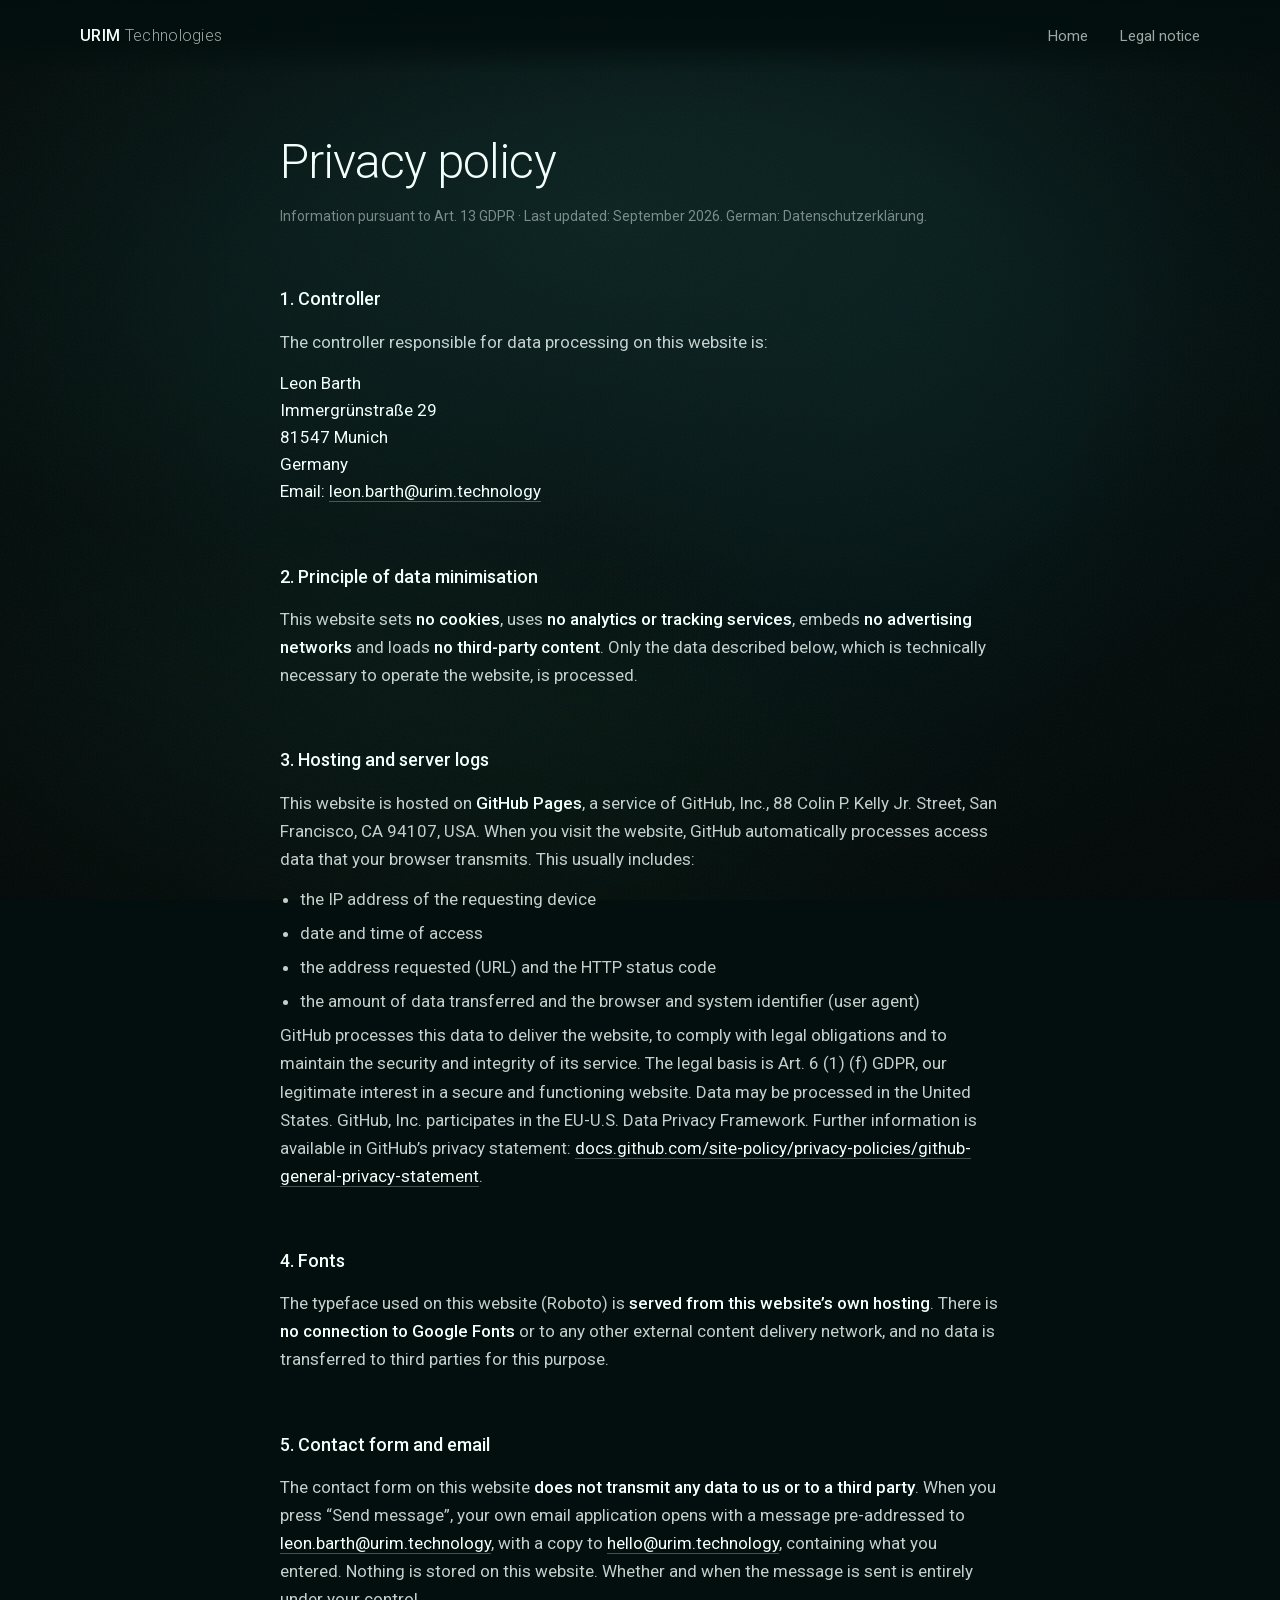
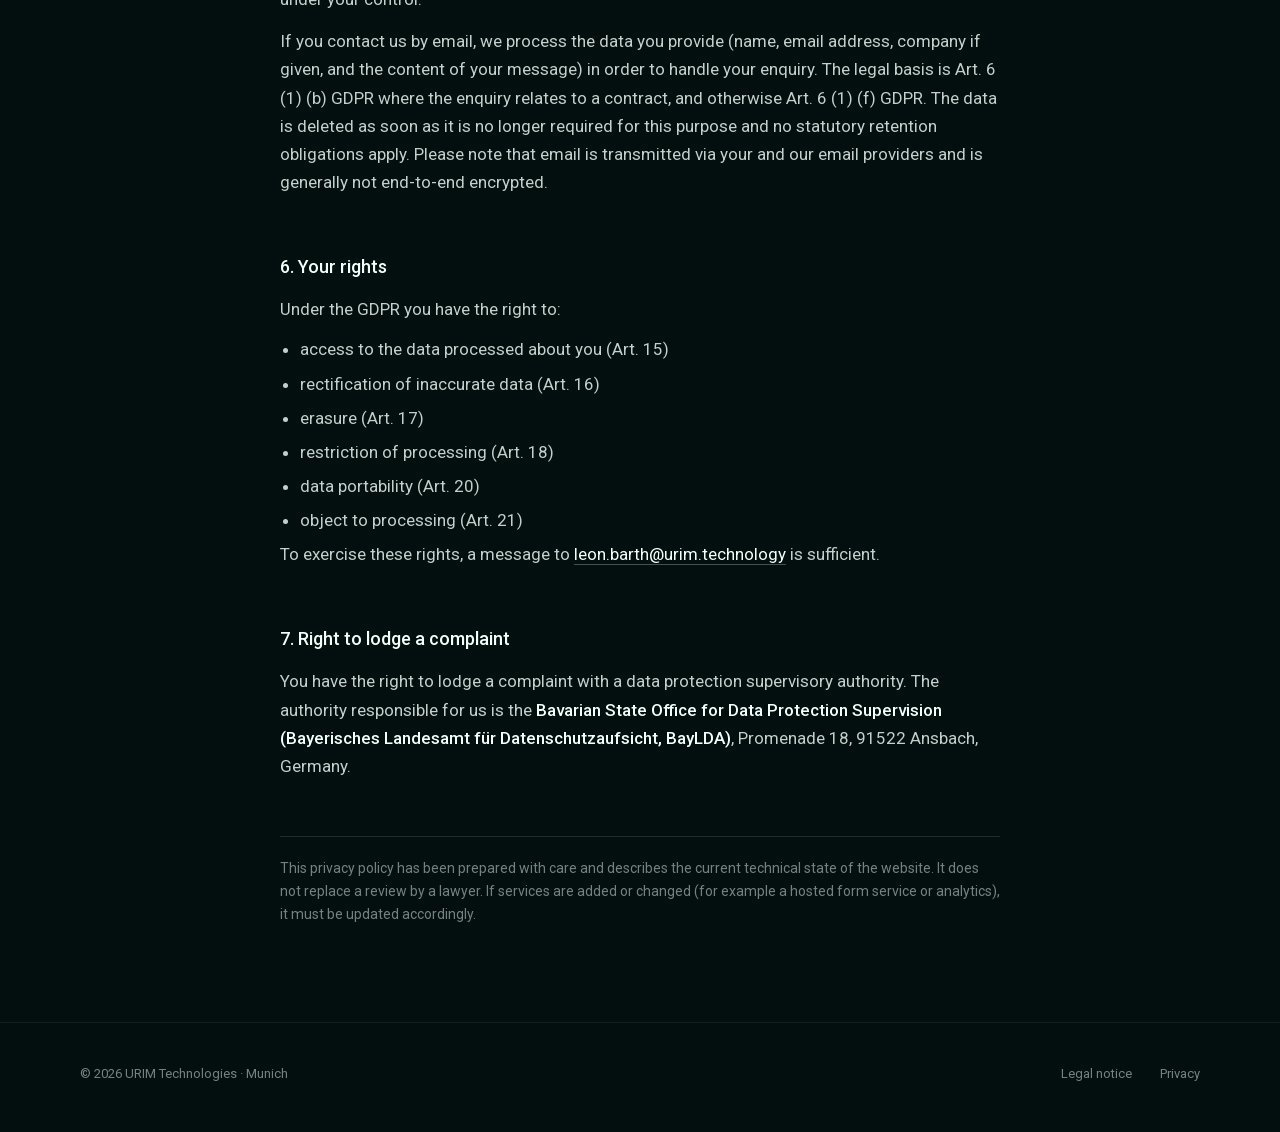
==== datenschutz.html @ 25b1fb3e "URIM Technologies marketing site Homepage, English legal notice and privacy policy, self-hosted Robo" ====
<!doctype html>
<html lang="en">
<head>
<meta charset="utf-8">
<meta name="viewport" content="width=device-width, initial-scale=1, viewport-fit=cover">
<title>Privacy policy · URIM Technologies</title>
<meta name="robots" content="index,follow">
<meta name="theme-color" content="#020e0d">
<link rel="stylesheet" href="/assets/css/urim.css">
</head>
<body>

<header class="nav">
  <div class="wrap">
    <a class="wordmark" href="/"><b>URIM</b> <span>Technologies</span></a>
    <nav class="nav-links">
      <a href="/">Home</a>
      <a href="/impressum.html">Legal notice</a>
    </nav>
  </div>
</header>

<main class="legal">
  <div class="wrap">
    <h1>Privacy policy</h1>
    <p class="stand">Information pursuant to Art. 13 GDPR · Last updated: September 2026. German: Datenschutzerklärung.</p>

    <h2>1. Controller</h2>
    <p>The controller responsible for data processing on this website is:</p>
    <address style="margin-top:14px">
      Leon Barth<br>
      Immergrünstraße 29<br>
      81547 Munich<br>
      Germany<br>
      Email: <a href="mailto:leon.barth@urim.technology">leon.barth@urim.technology</a>
    </address>

    <h2>2. Principle of data minimisation</h2>
    <p>This website sets <strong>no cookies</strong>, uses <strong>no analytics or tracking services</strong>, embeds <strong>no advertising networks</strong> and loads <strong>no third-party content</strong>. Only the data described below, which is technically necessary to operate the website, is processed.</p>

    <h2>3. Hosting and server logs</h2>
    <p>This website is hosted on <strong>GitHub Pages</strong>, a service of GitHub, Inc., 88 Colin P. Kelly Jr. Street, San Francisco, CA 94107, USA. When you visit the website, GitHub automatically processes access data that your browser transmits. This usually includes:</p>
    <ul>
      <li>the IP address of the requesting device</li>
      <li>date and time of access</li>
      <li>the address requested (URL) and the HTTP status code</li>
      <li>the amount of data transferred and the browser and system identifier (user agent)</li>
    </ul>
    <p>GitHub processes this data to deliver the website, to comply with legal obligations and to maintain the security and integrity of its service. The legal basis is Art. 6 (1) (f) GDPR, our legitimate interest in a secure and functioning website. Data may be processed in the United States. GitHub, Inc. participates in the EU-U.S. Data Privacy Framework. Further information is available in GitHub’s privacy statement: <a href="https://docs.github.com/site-policy/privacy-policies/github-general-privacy-statement" target="_blank" rel="noopener">docs.github.com/site-policy/privacy-policies/github-general-privacy-statement</a>.</p>

    <h2>4. Fonts</h2>
    <p>The typeface used on this website (Roboto) is <strong>served from this website’s own hosting</strong>. There is <strong>no connection to Google Fonts</strong> or to any other external content delivery network, and no data is transferred to third parties for this purpose.</p>

    <h2>5. Contact form and email</h2>
    <p>The contact form on this website <strong>does not transmit any data to us or to a third party</strong>. When you press “Send message”, your own email application opens with a message pre-addressed to <a href="mailto:leon.barth@urim.technology">leon.barth@urim.technology</a>, with a copy to <a href="mailto:hello@urim.technology">hello@urim.technology</a>, containing what you entered. Nothing is stored on this website. Whether and when the message is sent is entirely under your control.</p>
    <p>If you contact us by email, we process the data you provide (name, email address, company if given, and the content of your message) in order to handle your enquiry. The legal basis is Art. 6 (1) (b) GDPR where the enquiry relates to a contract, and otherwise Art. 6 (1) (f) GDPR. The data is deleted as soon as it is no longer required for this purpose and no statutory retention obligations apply. Please note that email is transmitted via your and our email providers and is generally not end-to-end encrypted.</p>

    <h2>6. Your rights</h2>
    <p>Under the GDPR you have the right to:</p>
    <ul>
      <li>access to the data processed about you (Art. 15)</li>
      <li>rectification of inaccurate data (Art. 16)</li>
      <li>erasure (Art. 17)</li>
      <li>restriction of processing (Art. 18)</li>
      <li>data portability (Art. 20)</li>
      <li>object to processing (Art. 21)</li>
    </ul>
    <p>To exercise these rights, a message to <a href="mailto:leon.barth@urim.technology">leon.barth@urim.technology</a> is sufficient.</p>

    <h2>7. Right to lodge a complaint</h2>
    <p>You have the right to lodge a complaint with a data protection supervisory authority. The authority responsible for us is the <strong>Bavarian State Office for Data Protection Supervision (Bayerisches Landesamt für Datenschutzaufsicht, BayLDA)</strong>, Promenade 18, 91522 Ansbach, Germany.</p>

    <p class="note">This privacy policy has been prepared with care and describes the current technical state of the website. It does not replace a review by a lawyer. If services are added or changed (for example a hosted form service or analytics), it must be updated accordingly.</p>
  </div>
</main>

<footer class="footer">
  <div class="wrap">
    <span>© <span id="yr">2026</span> URIM Technologies · Munich</span>
    <nav>
      <a href="/impressum.html">Legal notice</a>
      <a href="/datenschutz.html">Privacy</a>
    </nav>
  </div>
</footer>

<script>document.getElementById("yr").textContent = new Date().getFullYear();</script>
</body>
</html>
---- assets/css/urim.css ----
/* URIM Technologies · tryurim.com
   Roboto throughout. Black stone as the ground; the aurora only where it matters. */

@font-face {
  font-family: "Roboto";
  font-style: normal;
  font-weight: 100 900;
  font-display: swap;
  src: url("../fonts/roboto-latin.woff2") format("woff2");
  unicode-range: U+0000-00FF, U+0131, U+0152-0153, U+02BB-02BC, U+02C6, U+02DA, U+02DC, U+0304, U+0308, U+0329, U+2000-206F, U+20AC, U+2122, U+2191, U+2193, U+2212, U+2215, U+FEFF, U+FFFD;
}
@font-face {
  font-family: "Roboto";
  font-style: normal;
  font-weight: 100 900;
  font-display: swap;
  src: url("../fonts/roboto-latin-ext.woff2") format("woff2");
  unicode-range: U+0100-02BA, U+02BD-02C5, U+02C7-02CC, U+02CE-02D7, U+02DD-02FF, U+0304, U+0308, U+0329, U+1D00-1DBF, U+1E00-1E9F, U+1EF2-1EFF, U+2020, U+20A0-20AB, U+20AD-20C0, U+2113, U+2C60-2C7F, U+A720-A7FF;
}

:root {
  /* The stone: near true black with a trace of the gem's teal. */
  --stone: hsl(176 80% 3.2%);
  --ink: #F2FFFA;
  --ink-80: rgba(242, 255, 250, .80);
  --ink-64: rgba(242, 255, 250, .64);
  --ink-48: rgba(242, 255, 250, .48);
  --ink-28: rgba(242, 255, 250, .28);
  --line: rgba(242, 255, 250, .12);
  --line-soft: rgba(242, 255, 250, .07);

  /* The aurora: the gem's green rising into cyan. Used rarely. */
  --aurora-green: hsl(145 85% 52%);
  --aurora-core: hsl(140 95% 82%);
  --aurora-cyan: hsl(180 80% 50%);
  --aurora-deep: hsl(192 75% 42%);
  --aurora: linear-gradient(90deg, var(--aurora-green), var(--aurora-cyan) 55%, var(--aurora-deep));

  --wrap: 1120px;
  --gutter: 24px;
  --nav-h: 72px;

  --grain: url("data:image/svg+xml,%3Csvg xmlns='http://www.w3.org/2000/svg' width='320' height='320'%3E%3Cfilter id='n'%3E%3CfeTurbulence type='fractalNoise' baseFrequency='0.9' numOctaves='2' stitchTiles='stitch'/%3E%3CfeColorMatrix values='0 0 0 0 0.92  0 0 0 0 0.95  0 0 0 0 0.94  0 0 0 0.04 0'/%3E%3C/filter%3E%3Crect width='100%25' height='100%25' filter='url(%23n)'/%3E%3C/svg%3E");
}

* { box-sizing: border-box; }
html { -webkit-text-size-adjust: 100%; scroll-behavior: smooth; }
@media (prefers-reduced-motion: reduce) { html { scroll-behavior: auto; } }

body {
  margin: 0;
  background: var(--stone);
  color: var(--ink-80);
  font-family: "Roboto", system-ui, -apple-system, "Segoe UI", Helvetica, Arial, sans-serif;
  font-size: 17px;
  line-height: 1.65;
  font-weight: 400;
  -webkit-font-smoothing: antialiased;
  -moz-osx-font-smoothing: grayscale;
  text-rendering: optimizeLegibility;
  min-height: 100vh;
}

/* Black · stone. A rich black built in layers that flow: near-blacks a few hue
   degrees apart drift corner to corner, light rests on the upper middle and
   fainter low on the left, the edges fall away, and far back the aurora is
   remembered. Grain on top. Fixed to the viewport so the page reads as one
   material however far it scrolls. */
body::before {
  content: "";
  position: fixed;
  inset: 0;
  z-index: -1;
  pointer-events: none;
  background:
    var(--grain) 0 0 / 320px 320px repeat,
    radial-gradient(ellipse 80% 74% at 50% 44%, hsl(180 60% 1.5% / 0) 42%, hsl(180 60% 1.2% / 0.92) 100%),
    radial-gradient(ellipse 58% 46% at 48% 24%, hsl(176 55% 8.5% / 1) 0%, hsl(176 55% 8.5% / 0) 100%),
    radial-gradient(ellipse 42% 34% at 24% 88%, hsl(168 55% 6.5% / 0.8) 0%, hsl(168 55% 6.5% / 0) 100%),
    radial-gradient(ellipse 50% 40% at 30% 100%, hsl(148 70% 10% / 0.5) 0%, hsl(148 70% 10% / 0) 100%),
    radial-gradient(ellipse 26% 70% at 68% 26%, hsl(180 70% 9% / 0.4) 0%, hsl(180 70% 9% / 0) 100%),
    radial-gradient(ellipse 72% 80% at 0% 0%, hsl(170 80% 4.4% / 1) 0%, hsl(170 80% 4.4% / 0) 100%),
    radial-gradient(ellipse 66% 78% at 100% 0%, hsl(178 85% 3.8% / 1) 0%, hsl(178 85% 3.8% / 0) 100%),
    radial-gradient(ellipse 80% 70% at 100% 100%, hsl(184 80% 2.6% / 1) 0%, hsl(184 80% 2.6% / 0) 100%),
    radial-gradient(ellipse 70% 80% at 0% 100%, hsl(166 75% 3.6% / 1) 0%, hsl(166 75% 3.6% / 0) 100%),
    var(--stone);
}

::selection { background: hsl(160 70% 40% / .35); color: var(--ink); }

a { color: inherit; text-decoration: none; }
a:focus-visible, button:focus-visible { outline: 1px solid var(--aurora-cyan); outline-offset: 4px; }

h1, h2, h3, h4 { margin: 0; color: var(--ink); font-weight: 300; letter-spacing: -0.015em; }
p { margin: 0; }

.wrap { width: min(var(--wrap), 100% - 2 * var(--gutter)); margin-inline: auto; }

.eyebrow {
  font-size: .75rem;
  font-weight: 500;
  letter-spacing: .18em;
  text-transform: uppercase;
  color: var(--ink-48);
}

/* Navigation */
.nav {
  position: fixed;
  top: 0; left: 0; right: 0;
  z-index: 10;
  height: var(--nav-h);
  display: flex;
  align-items: center;
  background: linear-gradient(to bottom, hsl(176 80% 3.2% / .96) 0%, hsl(176 80% 3.2% / .82) 55%, hsl(176 80% 3.2% / 0) 100%);
}
.nav .wrap { display: flex; align-items: center; justify-content: space-between; }
.wordmark { color: var(--ink); font-size: 1rem; letter-spacing: .02em; white-space: nowrap; }
.wordmark b { font-weight: 500; }
.wordmark span { font-weight: 300; color: var(--ink-64); }
.nav-links { display: flex; gap: 32px; }
.nav-links a { font-size: .9375rem; color: var(--ink-64); transition: color .25s; }
.nav-links a:hover { color: var(--ink); }

/* Hero */
.hero {
  min-height: 100vh;
  min-height: 100svh;
  display: flex;
  align-items: center;
  padding: calc(var(--nav-h) + 48px) 0 96px;
}
.hero .eyebrow { margin-bottom: 28px; }
.hero h1 {
  font-size: clamp(2.5rem, 6.4vw, 4.75rem);
  line-height: 1.04;
  letter-spacing: -0.025em;
  max-width: 14ch;
}
.hero .lede {
  margin-top: 32px;
  max-width: 44ch;
  font-size: clamp(1.0625rem, 1.5vw, 1.25rem);
  line-height: 1.6;
  font-weight: 300;
  color: var(--ink-64);
}
.hero .actions { margin-top: 48px; display: flex; align-items: center; gap: 36px; flex-wrap: wrap; }

/* The aurora, once: a hairline beneath the hero. */
.hero-rule {
  margin-top: 96px;
  height: 1px;
  width: min(100%, 520px);
  background: linear-gradient(90deg,
    hsl(145 85% 52% / .95) 0%,
    hsl(180 80% 50% / .9) 55%,
    hsl(192 75% 42% / 0) 100%);
}

/* Buttons and links */
.btn {
  position: relative;
  display: inline-flex;
  align-items: center;
  gap: 10px;
  height: 52px;
  padding: 0 28px;
  border-radius: 999px;
  border: 0;
  background: var(--ink);
  color: var(--stone);
  font: inherit;
  font-size: .9375rem;
  font-weight: 500;
  letter-spacing: .01em;
  cursor: pointer;
  transition: transform .3s cubic-bezier(.2,.7,.2,1), background .3s;
}
.btn:hover { transform: translateY(-1px); }
.btn:active { transform: translateY(0); }
/* The aurora, once more: a ring that appears on hover. */
.btn::after {
  content: "";
  position: absolute;
  inset: -5px;
  border-radius: inherit;
  padding: 1px;
  background: var(--aurora);
  -webkit-mask: linear-gradient(#000 0 0) content-box, linear-gradient(#000 0 0);
  -webkit-mask-composite: xor;
  mask: linear-gradient(#000 0 0) content-box, linear-gradient(#000 0 0);
  mask-composite: exclude;
  opacity: 0;
  transition: opacity .35s;
  pointer-events: none;
}
.btn:hover::after, .btn:focus-visible::after { opacity: .9; }

.link {
  position: relative;
  color: var(--ink-64);
  font-size: .9375rem;
  font-weight: 500;
  padding-bottom: 2px;
  transition: color .25s;
}
.link::after {
  content: "";
  position: absolute;
  left: 0; right: 0; bottom: -2px;
  height: 1px;
  background: var(--ink-28);
  transition: background .25s;
}
.link:hover { color: var(--ink); }
.link:hover::after { background: var(--ink); }

/* Sections */
.section { padding: 128px 0; }
.section + .section { border-top: 1px solid var(--line-soft); }
.section-head { margin-bottom: 64px; }
.section-head .eyebrow { margin-bottom: 20px; }
.statement {
  font-size: clamp(1.5rem, 2.8vw, 2.25rem);
  line-height: 1.3;
  font-weight: 300;
  letter-spacing: -0.015em;
  color: var(--ink);
  max-width: 28ch;
}

/* Ledger rows: label left, substance right. */
.row {
  display: grid;
  grid-template-columns: 220px 1fr;
  gap: 48px;
  padding: 44px 0;
  border-top: 1px solid var(--line);
}
.row:last-child { border-bottom: 1px solid var(--line); }
.row h3 { font-size: .9375rem; font-weight: 500; letter-spacing: .01em; color: var(--ink); padding-top: 4px; }
.row .body { max-width: 62ch; }
.row .body p + p { margin-top: 18px; }
.row .body strong { font-weight: 500; color: var(--ink); }
.quote {
  margin: 28px 0 0;
  padding-left: 20px;
  border-left: 1px solid var(--ink-28);
  font-size: 1.25rem;
  font-weight: 300;
  line-height: 1.5;
  color: var(--ink);
}

.cards { display: grid; grid-template-columns: repeat(3, 1fr); gap: 32px; }
.card .k { display: block; font-size: .75rem; font-weight: 500; letter-spacing: .14em; text-transform: uppercase; color: var(--ink-48); margin-bottom: 14px; }
.card h4 { font-size: 1.125rem; font-weight: 500; margin-bottom: 10px; letter-spacing: 0; }
.card p { font-size: .9375rem; color: var(--ink-64); }

.steps { display: grid; grid-template-columns: repeat(4, 1fr); gap: 24px; margin-top: 8px; }
.step { padding-top: 16px; border-top: 1px solid var(--line); }
.step .n { display: block; font-size: .75rem; font-weight: 500; color: var(--ink-28); letter-spacing: .1em; margin-bottom: 10px; }
.step h4 { font-size: 1.0625rem; font-weight: 500; letter-spacing: 0; }
.step p { margin-top: 6px; font-size: .9375rem; color: var(--ink-64); }

.rules { list-style: none; margin: 24px 0 0; padding: 0; }
.rules li { padding: 14px 0; border-top: 1px solid var(--line-soft); font-size: 1rem; }
.rules li:last-child { border-bottom: 1px solid var(--line-soft); }
.rules strong { display: block; font-weight: 500; color: var(--ink); }
.rules span { color: var(--ink-64); font-size: .9375rem; }

.values { display: grid; grid-template-columns: repeat(2, 1fr); gap: 20px 48px; margin: 0; }
.values div { padding: 18px 0; border-top: 1px solid var(--line-soft); }
.values dt { font-weight: 500; color: var(--ink); margin-bottom: 6px; }
.values dd { margin: 0; font-size: .9375rem; color: var(--ink-64); }

/* Contact */
.contact-grid { display: grid; grid-template-columns: 5fr 7fr; gap: 96px; align-items: start; }
.contact-intro h2 { font-size: clamp(1.75rem, 3.4vw, 2.5rem); line-height: 1.15; max-width: 16ch; }
.contact-intro p { margin-top: 24px; max-width: 40ch; color: var(--ink-64); }
.contact-intro .direct { margin-top: 40px; padding-top: 24px; border-top: 1px solid var(--line); }
.contact-intro .direct .eyebrow { margin-bottom: 10px; }
.contact-intro .direct a { color: var(--ink); font-weight: 400; }
.contact-intro .direct a:hover { color: var(--aurora-cyan); }

form { display: grid; gap: 8px; }
.two { display: grid; grid-template-columns: 1fr 1fr; gap: 0 32px; }
.field { position: relative; padding: 18px 0 14px; }
.field label {
  display: block;
  font-size: .75rem;
  font-weight: 500;
  letter-spacing: .14em;
  text-transform: uppercase;
  color: var(--ink-48);
  margin-bottom: 8px;
}
.field input, .field textarea {
  width: 100%;
  border: 0;
  border-bottom: 1px solid var(--ink-28);
  border-radius: 0;
  background: transparent;
  color: var(--ink);
  font: inherit;
  font-size: 1.0625rem;
  padding: 6px 0 12px;
  outline: none;
  transition: border-color .25s;
}
.field textarea { resize: vertical; min-height: 128px; }
.field input::placeholder, .field textarea::placeholder { color: var(--ink-28); }
/* The aurora, last: it draws in beneath the field you are writing in. */
.field::after {
  content: "";
  position: absolute;
  left: 0; right: 0; bottom: 14px;
  height: 1px;
  background: var(--aurora);
  transform: scaleX(0);
  transform-origin: left;
  transition: transform .45s cubic-bezier(.2,.7,.2,1);
}
.field:focus-within::after { transform: scaleX(1); }
.form-foot { margin-top: 28px; display: flex; align-items: center; gap: 28px; flex-wrap: wrap; }
.form-note { font-size: .8125rem; color: var(--ink-48); max-width: 40ch; line-height: 1.5; }
.form-note.sent { color: var(--ink-80); }

/* Footer */
.footer { padding: 40px 0 48px; border-top: 1px solid var(--line-soft); font-size: .8125rem; color: var(--ink-48); }
.footer .wrap { display: flex; justify-content: space-between; gap: 24px; flex-wrap: wrap; }
.footer nav { display: flex; gap: 28px; }
.footer a:hover { color: var(--ink); }

/* Legal pages */
.legal { padding: calc(var(--nav-h) + 64px) 0 96px; }
.legal .wrap { max-width: 720px; margin-inline: auto; }
.legal h1 { font-size: clamp(2rem, 4.5vw, 3rem); line-height: 1.1; letter-spacing: -0.02em; }
.legal .stand { margin-top: 16px; font-size: .875rem; color: var(--ink-48); }
.legal h2 { font-size: 1.125rem; font-weight: 500; letter-spacing: 0; margin-top: 56px; margin-bottom: 14px; }
.legal h3 { font-size: 1rem; font-weight: 500; letter-spacing: 0; margin-top: 28px; margin-bottom: 8px; }
.legal p + p { margin-top: 14px; }
.legal address { font-style: normal; color: var(--ink); line-height: 1.6; }
.legal ul { padding-left: 20px; margin: 12px 0 0; }
.legal li { margin: 6px 0; }
.legal a { color: var(--ink); border-bottom: 1px solid var(--ink-28); transition: border-color .25s; }
.legal a:hover { border-color: var(--aurora-cyan); }
.legal strong { font-weight: 500; color: var(--ink); }
.legal .note { margin-top: 56px; padding-top: 20px; border-top: 1px solid var(--line); font-size: .875rem; color: var(--ink-48); }
.legal .lang { margin-top: 40px; font-size: .875rem; color: var(--ink-48); }

/* Entrance */
@media (prefers-reduced-motion: no-preference) {
  .rise { opacity: 0; transform: translateY(14px); animation: rise .9s cubic-bezier(.2,.7,.2,1) forwards; }
  .rise:nth-child(2) { animation-delay: .1s; }
  .rise:nth-child(3) { animation-delay: .2s; }
  .rise:nth-child(4) { animation-delay: .3s; }
  .rise:nth-child(5) { animation-delay: .45s; }
  @keyframes rise { to { opacity: 1; transform: none; } }
}

/* Responsive */
@media (max-width: 900px) {
  .cards { grid-template-columns: 1fr; gap: 28px; }
  .steps { grid-template-columns: 1fr 1fr; }
  .contact-grid { grid-template-columns: 1fr; gap: 64px; }
  .row { grid-template-columns: 1fr; gap: 16px; padding: 36px 0; }
}
@media (max-width: 640px) {
  :root { --gutter: 16px; --nav-h: 64px; }
  body { font-size: 16px; }
  .section { padding: 88px 0; }
  .section-head { margin-bottom: 40px; }
  .hero { padding-bottom: 72px; }
  .hero .actions { margin-top: 36px; gap: 24px; }
  .hero-rule { margin-top: 64px; }
  .steps { grid-template-columns: 1fr; }
  .values { grid-template-columns: 1fr; }
  .two { grid-template-columns: 1fr; }
  .nav-links { gap: 22px; }
  .nav-links a { font-size: .875rem; }
  .footer .wrap { flex-direction: column; }
}
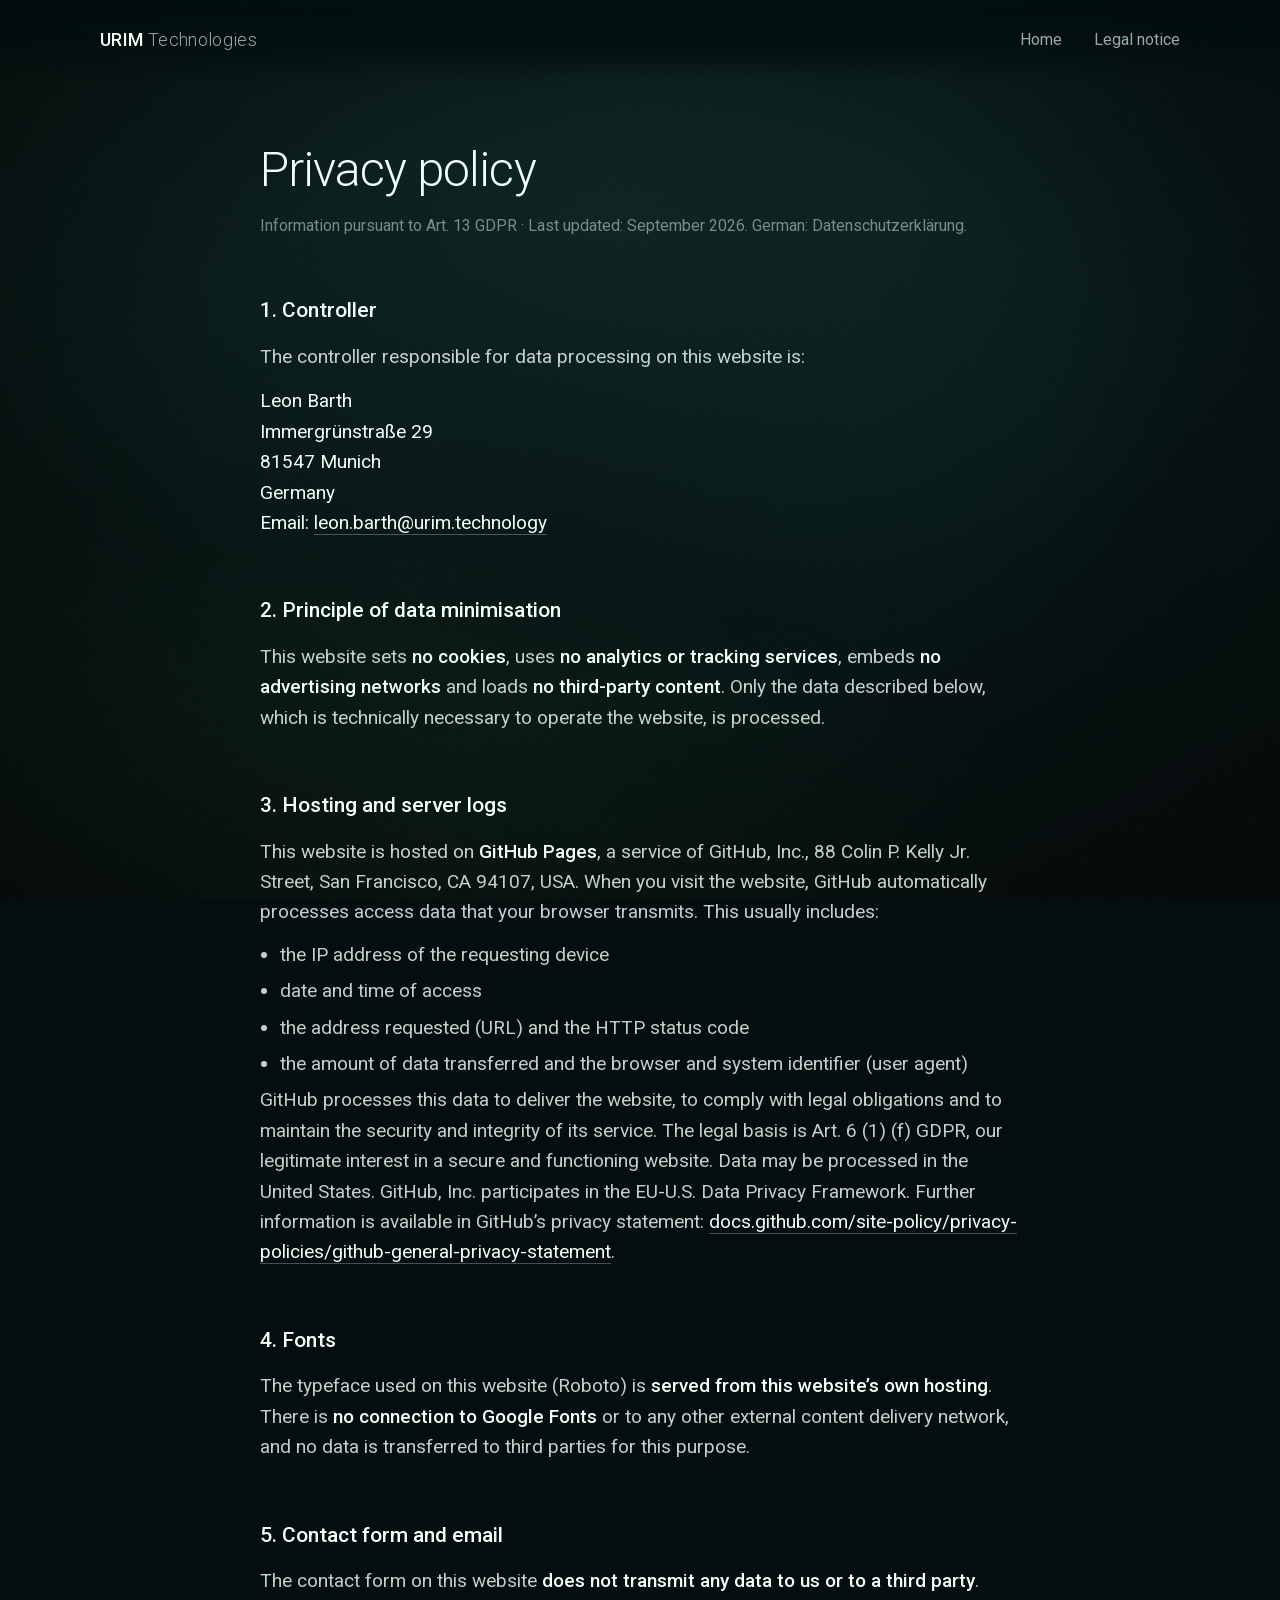
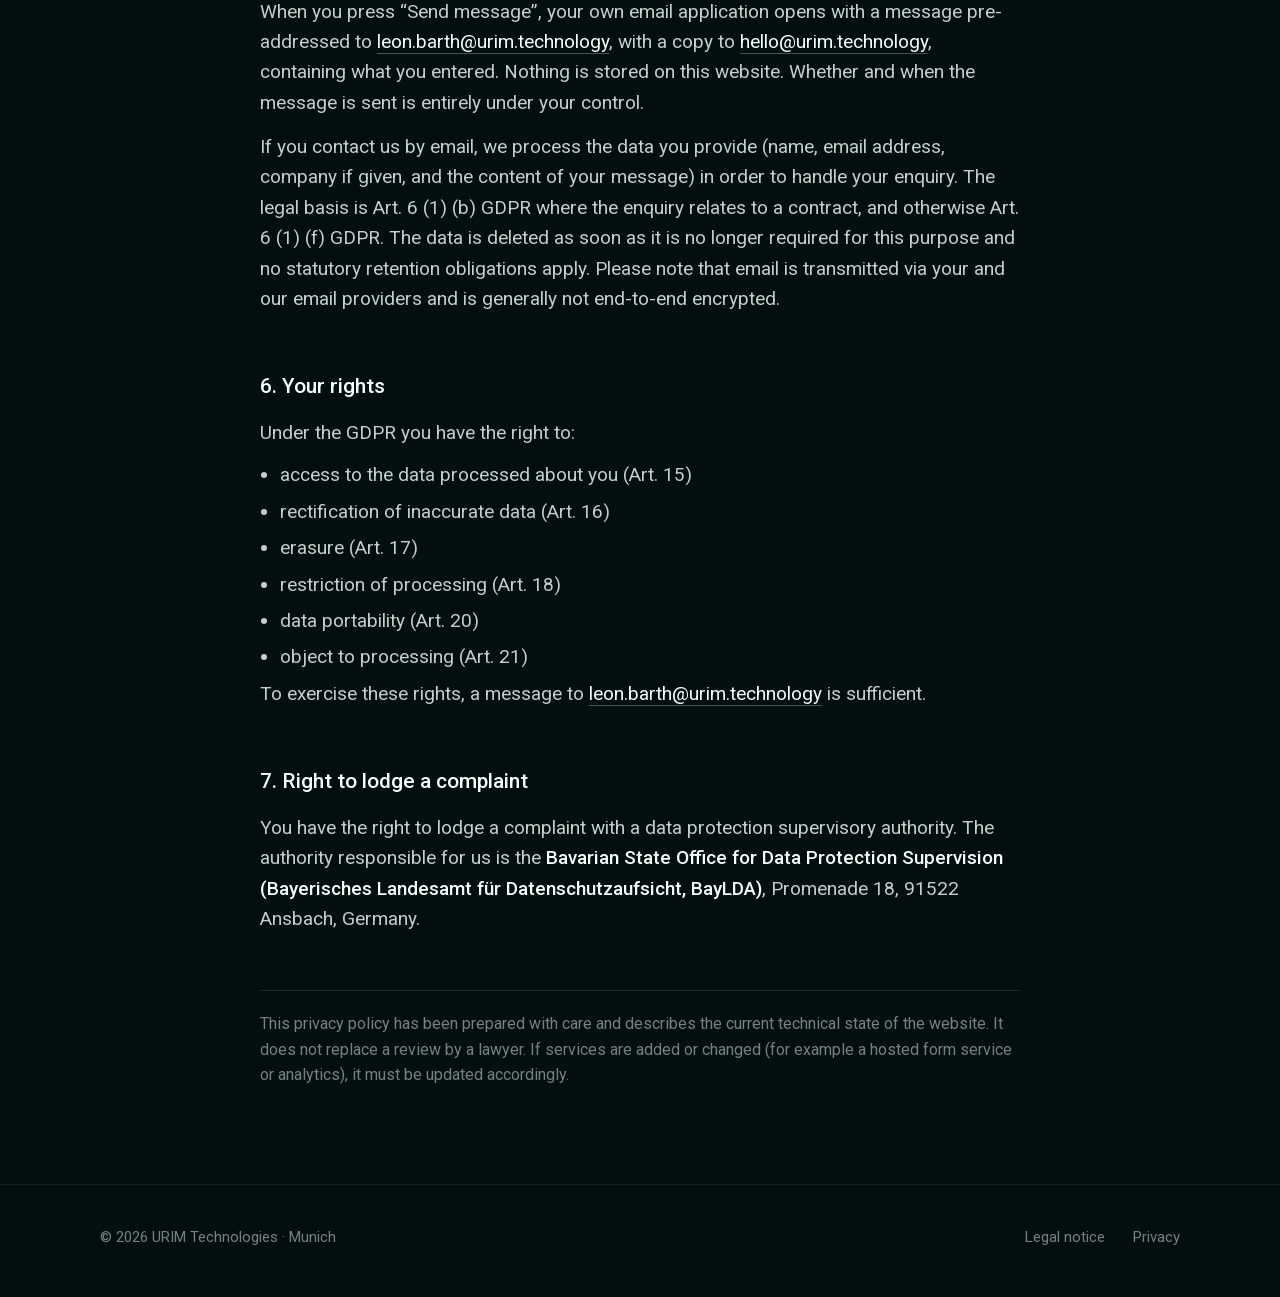
==== commit 5cbfd59e: "Favicon: the stone as a rounded square SVG icon built like the hero ground (near-black stone, a lift" ====
--- a/datenschutz.html
+++ b/datenschutz.html
@@ -6,6 +6,10 @@
 <title>Privacy policy · URIM Technologies</title>
 <meta name="robots" content="index,follow">
 <meta name="theme-color" content="#020e0d">
+<link rel="icon" href="/assets/favicon.svg" type="image/svg+xml">
+<link rel="icon" href="/assets/favicon-32.png" sizes="32x32" type="image/png">
+<link rel="icon" href="/assets/favicon-96.png" sizes="96x96" type="image/png">
+<link rel="apple-touch-icon" href="/assets/apple-touch-icon.png">
 <link rel="stylesheet" href="/assets/css/urim.css">
 </head>
 <body>
--- a/assets/css/urim.css
+++ b/assets/css/urim.css
@@ -29,16 +29,14 @@
   --line: rgba(242, 255, 250, .12);
   --line-soft: rgba(242, 255, 250, .07);
 
-  /* The aurora: the gem's green rising into cyan. Used rarely. */
-  --aurora-green: hsl(145 85% 52%);
-  --aurora-core: hsl(140 95% 82%);
-  --aurora-cyan: hsl(180 80% 50%);
-  --aurora-deep: hsl(192 75% 42%);
-  --aurora: linear-gradient(90deg, var(--aurora-green), var(--aurora-cyan) 55%, var(--aurora-deep));
-
-  --wrap: 1120px;
-  --gutter: 24px;
-  --nav-h: 72px;
+  /* The aurora, held back: one pale sea-green, never saturated, never a sweep. */
+  --aurora-tone: hsl(162 45% 68%);
+  --aurora-cyan: hsl(162 45% 68%);
+  --aurora: linear-gradient(90deg, hsl(162 45% 68% / 0) 0%, hsl(162 45% 68% / .55) 35%, hsl(162 45% 68% / .55) 65%, hsl(162 45% 68% / 0) 100%);
+
+  --wrap: 1080px;
+  --gutter: 28px;
+  --nav-h: 80px;
 
   --grain: url("data:image/svg+xml,%3Csvg xmlns='http://www.w3.org/2000/svg' width='320' height='320'%3E%3Cfilter id='n'%3E%3CfeTurbulence type='fractalNoise' baseFrequency='0.9' numOctaves='2' stitchTiles='stitch'/%3E%3CfeColorMatrix values='0 0 0 0 0.92  0 0 0 0 0.95  0 0 0 0 0.94  0 0 0 0.04 0'/%3E%3C/filter%3E%3Crect width='100%25' height='100%25' filter='url(%23n)'/%3E%3C/svg%3E");
 }
@@ -52,8 +50,8 @@
   background: var(--stone);
   color: var(--ink-80);
   font-family: "Roboto", system-ui, -apple-system, "Segoe UI", Helvetica, Arial, sans-serif;
-  font-size: 17px;
-  line-height: 1.65;
+  font-size: 19px;
+  line-height: 1.6;
   font-weight: 400;
   -webkit-font-smoothing: antialiased;
   -moz-osx-font-smoothing: grayscale;
@@ -89,7 +87,7 @@
 ::selection { background: hsl(160 70% 40% / .35); color: var(--ink); }
 
 a { color: inherit; text-decoration: none; }
-a:focus-visible, button:focus-visible { outline: 1px solid var(--aurora-cyan); outline-offset: 4px; }
+a:focus-visible, button:focus-visible { outline: 1px solid hsl(162 45% 68% / .7); outline-offset: 4px; }
 
 h1, h2, h3, h4 { margin: 0; color: var(--ink); font-weight: 300; letter-spacing: -0.015em; }
 p { margin: 0; }
@@ -97,7 +95,7 @@
 .wrap { width: min(var(--wrap), 100% - 2 * var(--gutter)); margin-inline: auto; }
 
 .eyebrow {
-  font-size: .75rem;
+  font-size: .8125rem;
   font-weight: 500;
   letter-spacing: .18em;
   text-transform: uppercase;
@@ -115,11 +113,11 @@
   background: linear-gradient(to bottom, hsl(176 80% 3.2% / .96) 0%, hsl(176 80% 3.2% / .82) 55%, hsl(176 80% 3.2% / 0) 100%);
 }
 .nav .wrap { display: flex; align-items: center; justify-content: space-between; }
-.wordmark { color: var(--ink); font-size: 1rem; letter-spacing: .02em; white-space: nowrap; }
+.wordmark { color: var(--ink); font-size: 1.125rem; letter-spacing: .02em; white-space: nowrap; }
 .wordmark b { font-weight: 500; }
 .wordmark span { font-weight: 300; color: var(--ink-64); }
 .nav-links { display: flex; gap: 32px; }
-.nav-links a { font-size: .9375rem; color: var(--ink-64); transition: color .25s; }
+.nav-links a { font-size: 1rem; color: var(--ink-64); transition: color .25s; }
 .nav-links a:hover { color: var(--ink); }
 
 /* Hero */
@@ -132,30 +130,38 @@
 }
 .hero .eyebrow { margin-bottom: 28px; }
 .hero h1 {
-  font-size: clamp(2.5rem, 6.4vw, 4.75rem);
-  line-height: 1.04;
+  font-size: clamp(2.75rem, 7.2vw, 5.5rem);
+  line-height: 1.03;
   letter-spacing: -0.025em;
   max-width: 14ch;
 }
 .hero .lede {
   margin-top: 32px;
   max-width: 44ch;
-  font-size: clamp(1.0625rem, 1.5vw, 1.25rem);
-  line-height: 1.6;
+  font-size: clamp(1.125rem, 1.7vw, 1.4375rem);
+  line-height: 1.55;
   font-weight: 300;
   color: var(--ink-64);
 }
 .hero .actions { margin-top: 48px; display: flex; align-items: center; gap: 36px; flex-wrap: wrap; }
 
-/* The aurora, once: a hairline beneath the hero. */
+/* The aurora, once: a faint light along a hairline beneath the hero. */
 .hero-rule {
-  margin-top: 96px;
+  position: relative;
+  margin-top: 104px;
   height: 1px;
-  width: min(100%, 520px);
-  background: linear-gradient(90deg,
-    hsl(145 85% 52% / .95) 0%,
-    hsl(180 80% 50% / .9) 55%,
-    hsl(192 75% 42% / 0) 100%);
+  width: min(100%, 560px);
+  background: linear-gradient(90deg, hsl(162 45% 68% / .5) 0%, hsl(162 45% 68% / .28) 45%, hsl(162 45% 68% / 0) 100%);
+}
+.hero-rule::before {
+  content: "";
+  position: absolute;
+  left: 0; top: -6px;
+  width: 60%;
+  height: 13px;
+  background: radial-gradient(ellipse 50% 50% at 20% 50%, hsl(162 55% 62% / .22), hsl(162 55% 62% / 0));
+  filter: blur(4px);
+  pointer-events: none;
 }
 
 /* Buttons and links */
@@ -164,14 +170,14 @@
   display: inline-flex;
   align-items: center;
   gap: 10px;
-  height: 52px;
-  padding: 0 28px;
+  height: 58px;
+  padding: 0 32px;
   border-radius: 999px;
   border: 0;
   background: var(--ink);
   color: var(--stone);
   font: inherit;
-  font-size: .9375rem;
+  font-size: 1.0625rem;
   font-weight: 500;
   letter-spacing: .01em;
   cursor: pointer;
@@ -179,28 +185,25 @@
 }
 .btn:hover { transform: translateY(-1px); }
 .btn:active { transform: translateY(0); }
-/* The aurora, once more: a ring that appears on hover. */
+/* The aurora, once more: a soft light gathers behind the button on hover. */
 .btn::after {
   content: "";
   position: absolute;
-  inset: -5px;
-  border-radius: inherit;
-  padding: 1px;
-  background: var(--aurora);
-  -webkit-mask: linear-gradient(#000 0 0) content-box, linear-gradient(#000 0 0);
-  -webkit-mask-composite: xor;
-  mask: linear-gradient(#000 0 0) content-box, linear-gradient(#000 0 0);
-  mask-composite: exclude;
+  inset: -14px -10px;
+  border-radius: 999px;
+  background: radial-gradient(ellipse 60% 70% at 50% 60%, hsl(162 50% 62% / .28), hsl(162 50% 62% / 0));
+  filter: blur(10px);
   opacity: 0;
-  transition: opacity .35s;
+  transition: opacity .5s;
   pointer-events: none;
-}
-.btn:hover::after, .btn:focus-visible::after { opacity: .9; }
+  z-index: -1;
+}
+.btn:hover::after, .btn:focus-visible::after { opacity: 1; }
 
 .link {
   position: relative;
   color: var(--ink-64);
-  font-size: .9375rem;
+  font-size: 1.0625rem;
   font-weight: 500;
   padding-bottom: 2px;
   transition: color .25s;
@@ -222,7 +225,7 @@
 .section-head { margin-bottom: 64px; }
 .section-head .eyebrow { margin-bottom: 20px; }
 .statement {
-  font-size: clamp(1.5rem, 2.8vw, 2.25rem);
+  font-size: clamp(1.75rem, 3.2vw, 2.75rem);
   line-height: 1.3;
   font-weight: 300;
   letter-spacing: -0.015em;
@@ -233,63 +236,63 @@
 /* Ledger rows: label left, substance right. */
 .row {
   display: grid;
-  grid-template-columns: 220px 1fr;
-  gap: 48px;
-  padding: 44px 0;
+  grid-template-columns: 240px 1fr;
+  gap: 56px;
+  padding: 52px 0;
   border-top: 1px solid var(--line);
 }
 .row:last-child { border-bottom: 1px solid var(--line); }
-.row h3 { font-size: .9375rem; font-weight: 500; letter-spacing: .01em; color: var(--ink); padding-top: 4px; }
-.row .body { max-width: 62ch; }
+.row h3 { font-size: 1.0625rem; font-weight: 500; letter-spacing: .01em; color: var(--ink); padding-top: 4px; }
+.row .body { max-width: 60ch; font-size: 1.0625rem; }
 .row .body p + p { margin-top: 18px; }
 .row .body strong { font-weight: 500; color: var(--ink); }
 .quote {
   margin: 28px 0 0;
   padding-left: 20px;
   border-left: 1px solid var(--ink-28);
-  font-size: 1.25rem;
+  font-size: 1.5rem;
   font-weight: 300;
-  line-height: 1.5;
+  line-height: 1.45;
   color: var(--ink);
 }
 
 .cards { display: grid; grid-template-columns: repeat(3, 1fr); gap: 32px; }
-.card .k { display: block; font-size: .75rem; font-weight: 500; letter-spacing: .14em; text-transform: uppercase; color: var(--ink-48); margin-bottom: 14px; }
-.card h4 { font-size: 1.125rem; font-weight: 500; margin-bottom: 10px; letter-spacing: 0; }
-.card p { font-size: .9375rem; color: var(--ink-64); }
+.card .k { display: block; font-size: .8125rem; font-weight: 500; letter-spacing: .14em; text-transform: uppercase; color: var(--ink-48); margin-bottom: 14px; }
+.card h4 { font-size: 1.3125rem; font-weight: 500; margin-bottom: 10px; letter-spacing: 0; }
+.card p { font-size: 1.0625rem; color: var(--ink-64); }
 
 .steps { display: grid; grid-template-columns: repeat(4, 1fr); gap: 24px; margin-top: 8px; }
 .step { padding-top: 16px; border-top: 1px solid var(--line); }
-.step .n { display: block; font-size: .75rem; font-weight: 500; color: var(--ink-28); letter-spacing: .1em; margin-bottom: 10px; }
-.step h4 { font-size: 1.0625rem; font-weight: 500; letter-spacing: 0; }
-.step p { margin-top: 6px; font-size: .9375rem; color: var(--ink-64); }
+.step .n { display: block; font-size: .8125rem; font-weight: 500; color: var(--ink-28); letter-spacing: .1em; margin-bottom: 10px; }
+.step h4 { font-size: 1.1875rem; font-weight: 500; letter-spacing: 0; }
+.step p { margin-top: 8px; font-size: 1.0625rem; color: var(--ink-64); }
 
 .rules { list-style: none; margin: 24px 0 0; padding: 0; }
-.rules li { padding: 14px 0; border-top: 1px solid var(--line-soft); font-size: 1rem; }
+.rules li { padding: 18px 0; border-top: 1px solid var(--line-soft); font-size: 1.125rem; }
 .rules li:last-child { border-bottom: 1px solid var(--line-soft); }
 .rules strong { display: block; font-weight: 500; color: var(--ink); }
-.rules span { color: var(--ink-64); font-size: .9375rem; }
+.rules span { color: var(--ink-64); font-size: 1.0625rem; }
 
 .values { display: grid; grid-template-columns: repeat(2, 1fr); gap: 20px 48px; margin: 0; }
 .values div { padding: 18px 0; border-top: 1px solid var(--line-soft); }
-.values dt { font-weight: 500; color: var(--ink); margin-bottom: 6px; }
-.values dd { margin: 0; font-size: .9375rem; color: var(--ink-64); }
+.values dt { font-weight: 500; color: var(--ink); margin-bottom: 6px; font-size: 1.125rem; }
+.values dd { margin: 0; font-size: 1.0625rem; color: var(--ink-64); }
 
 /* Contact */
 .contact-grid { display: grid; grid-template-columns: 5fr 7fr; gap: 96px; align-items: start; }
-.contact-intro h2 { font-size: clamp(1.75rem, 3.4vw, 2.5rem); line-height: 1.15; max-width: 16ch; }
-.contact-intro p { margin-top: 24px; max-width: 40ch; color: var(--ink-64); }
+.contact-intro h2 { font-size: clamp(2rem, 3.8vw, 3rem); line-height: 1.15; max-width: 16ch; }
+.contact-intro p { margin-top: 24px; max-width: 40ch; color: var(--ink-64); font-size: 1.125rem; }
 .contact-intro .direct { margin-top: 40px; padding-top: 24px; border-top: 1px solid var(--line); }
 .contact-intro .direct .eyebrow { margin-bottom: 10px; }
 .contact-intro .direct a { color: var(--ink); font-weight: 400; }
-.contact-intro .direct a:hover { color: var(--aurora-cyan); }
+.contact-intro .direct a:hover { color: var(--aurora-tone); }
 
 form { display: grid; gap: 8px; }
 .two { display: grid; grid-template-columns: 1fr 1fr; gap: 0 32px; }
 .field { position: relative; padding: 18px 0 14px; }
 .field label {
   display: block;
-  font-size: .75rem;
+  font-size: .8125rem;
   font-weight: 500;
   letter-spacing: .14em;
   text-transform: uppercase;
@@ -304,50 +307,50 @@
   background: transparent;
   color: var(--ink);
   font: inherit;
-  font-size: 1.0625rem;
+  font-size: 1.1875rem;
   padding: 6px 0 12px;
   outline: none;
   transition: border-color .25s;
 }
 .field textarea { resize: vertical; min-height: 128px; }
 .field input::placeholder, .field textarea::placeholder { color: var(--ink-28); }
-/* The aurora, last: it draws in beneath the field you are writing in. */
+/* The aurora, last: a pale line settles beneath the field you are writing in. */
 .field::after {
   content: "";
   position: absolute;
   left: 0; right: 0; bottom: 14px;
   height: 1px;
-  background: var(--aurora);
+  background: hsl(162 45% 68% / .6);
   transform: scaleX(0);
   transform-origin: left;
   transition: transform .45s cubic-bezier(.2,.7,.2,1);
 }
 .field:focus-within::after { transform: scaleX(1); }
 .form-foot { margin-top: 28px; display: flex; align-items: center; gap: 28px; flex-wrap: wrap; }
-.form-note { font-size: .8125rem; color: var(--ink-48); max-width: 40ch; line-height: 1.5; }
+.form-note { font-size: .9375rem; color: var(--ink-48); max-width: 40ch; line-height: 1.5; }
 .form-note.sent { color: var(--ink-80); }
 
 /* Footer */
-.footer { padding: 40px 0 48px; border-top: 1px solid var(--line-soft); font-size: .8125rem; color: var(--ink-48); }
+.footer { padding: 40px 0 48px; border-top: 1px solid var(--line-soft); font-size: .9375rem; color: var(--ink-48); }
 .footer .wrap { display: flex; justify-content: space-between; gap: 24px; flex-wrap: wrap; }
 .footer nav { display: flex; gap: 28px; }
 .footer a:hover { color: var(--ink); }
 
 /* Legal pages */
 .legal { padding: calc(var(--nav-h) + 64px) 0 96px; }
-.legal .wrap { max-width: 720px; margin-inline: auto; }
+.legal .wrap { max-width: 760px; margin-inline: auto; }
 .legal h1 { font-size: clamp(2rem, 4.5vw, 3rem); line-height: 1.1; letter-spacing: -0.02em; }
-.legal .stand { margin-top: 16px; font-size: .875rem; color: var(--ink-48); }
-.legal h2 { font-size: 1.125rem; font-weight: 500; letter-spacing: 0; margin-top: 56px; margin-bottom: 14px; }
-.legal h3 { font-size: 1rem; font-weight: 500; letter-spacing: 0; margin-top: 28px; margin-bottom: 8px; }
+.legal .stand { margin-top: 16px; font-size: 1rem; color: var(--ink-48); }
+.legal h2 { font-size: 1.3125rem; font-weight: 500; letter-spacing: 0; margin-top: 56px; margin-bottom: 14px; }
+.legal h3 { font-size: 1.125rem; font-weight: 500; letter-spacing: 0; margin-top: 28px; margin-bottom: 8px; }
 .legal p + p { margin-top: 14px; }
 .legal address { font-style: normal; color: var(--ink); line-height: 1.6; }
 .legal ul { padding-left: 20px; margin: 12px 0 0; }
 .legal li { margin: 6px 0; }
 .legal a { color: var(--ink); border-bottom: 1px solid var(--ink-28); transition: border-color .25s; }
-.legal a:hover { border-color: var(--aurora-cyan); }
+.legal a:hover { border-color: var(--aurora-tone); }
 .legal strong { font-weight: 500; color: var(--ink); }
-.legal .note { margin-top: 56px; padding-top: 20px; border-top: 1px solid var(--line); font-size: .875rem; color: var(--ink-48); }
+.legal .note { margin-top: 56px; padding-top: 20px; border-top: 1px solid var(--line); font-size: 1rem; color: var(--ink-48); }
 .legal .lang { margin-top: 40px; font-size: .875rem; color: var(--ink-48); }
 
 /* Entrance */
@@ -368,8 +371,9 @@
   .row { grid-template-columns: 1fr; gap: 16px; padding: 36px 0; }
 }
 @media (max-width: 640px) {
-  :root { --gutter: 16px; --nav-h: 64px; }
-  body { font-size: 16px; }
+  :root { --gutter: 20px; --nav-h: 68px; }
+  body { font-size: 17px; }
+  .row { grid-template-columns: 1fr; }
   .section { padding: 88px 0; }
   .section-head { margin-bottom: 40px; }
   .hero { padding-bottom: 72px; }
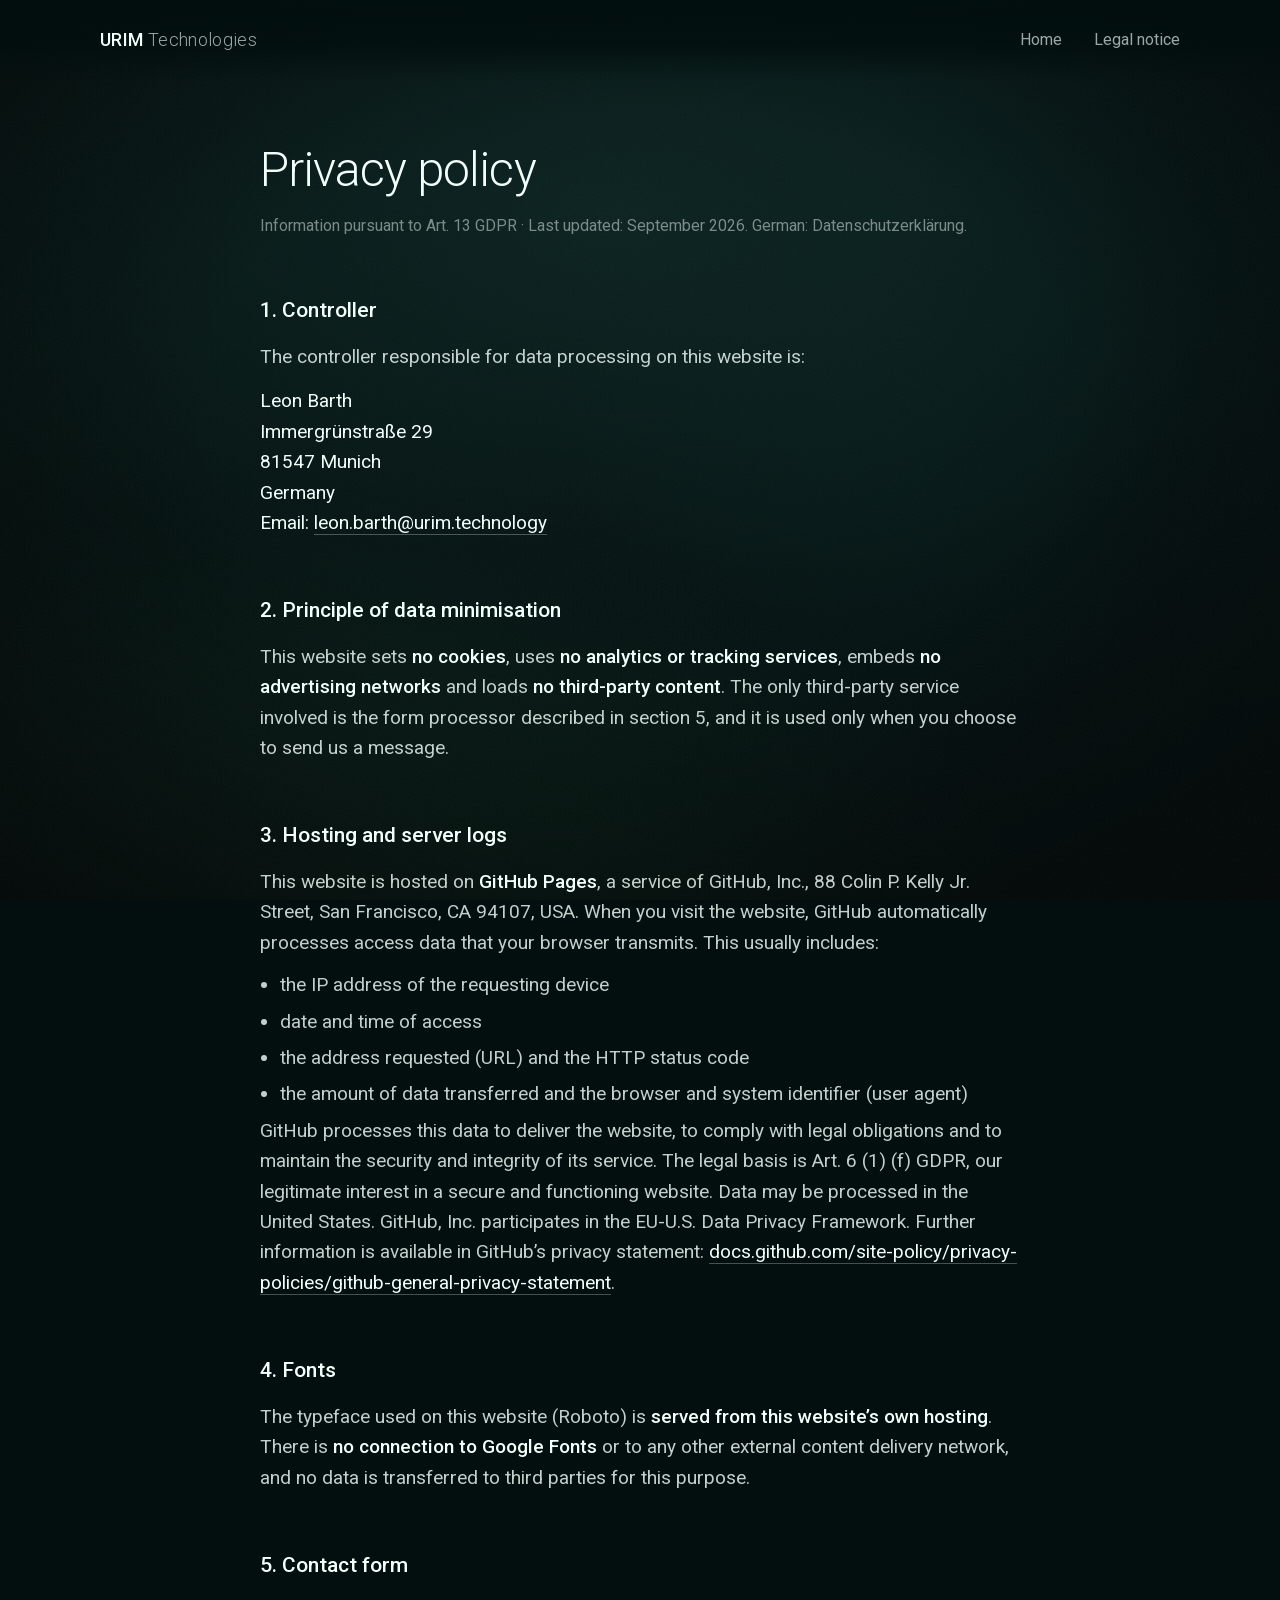
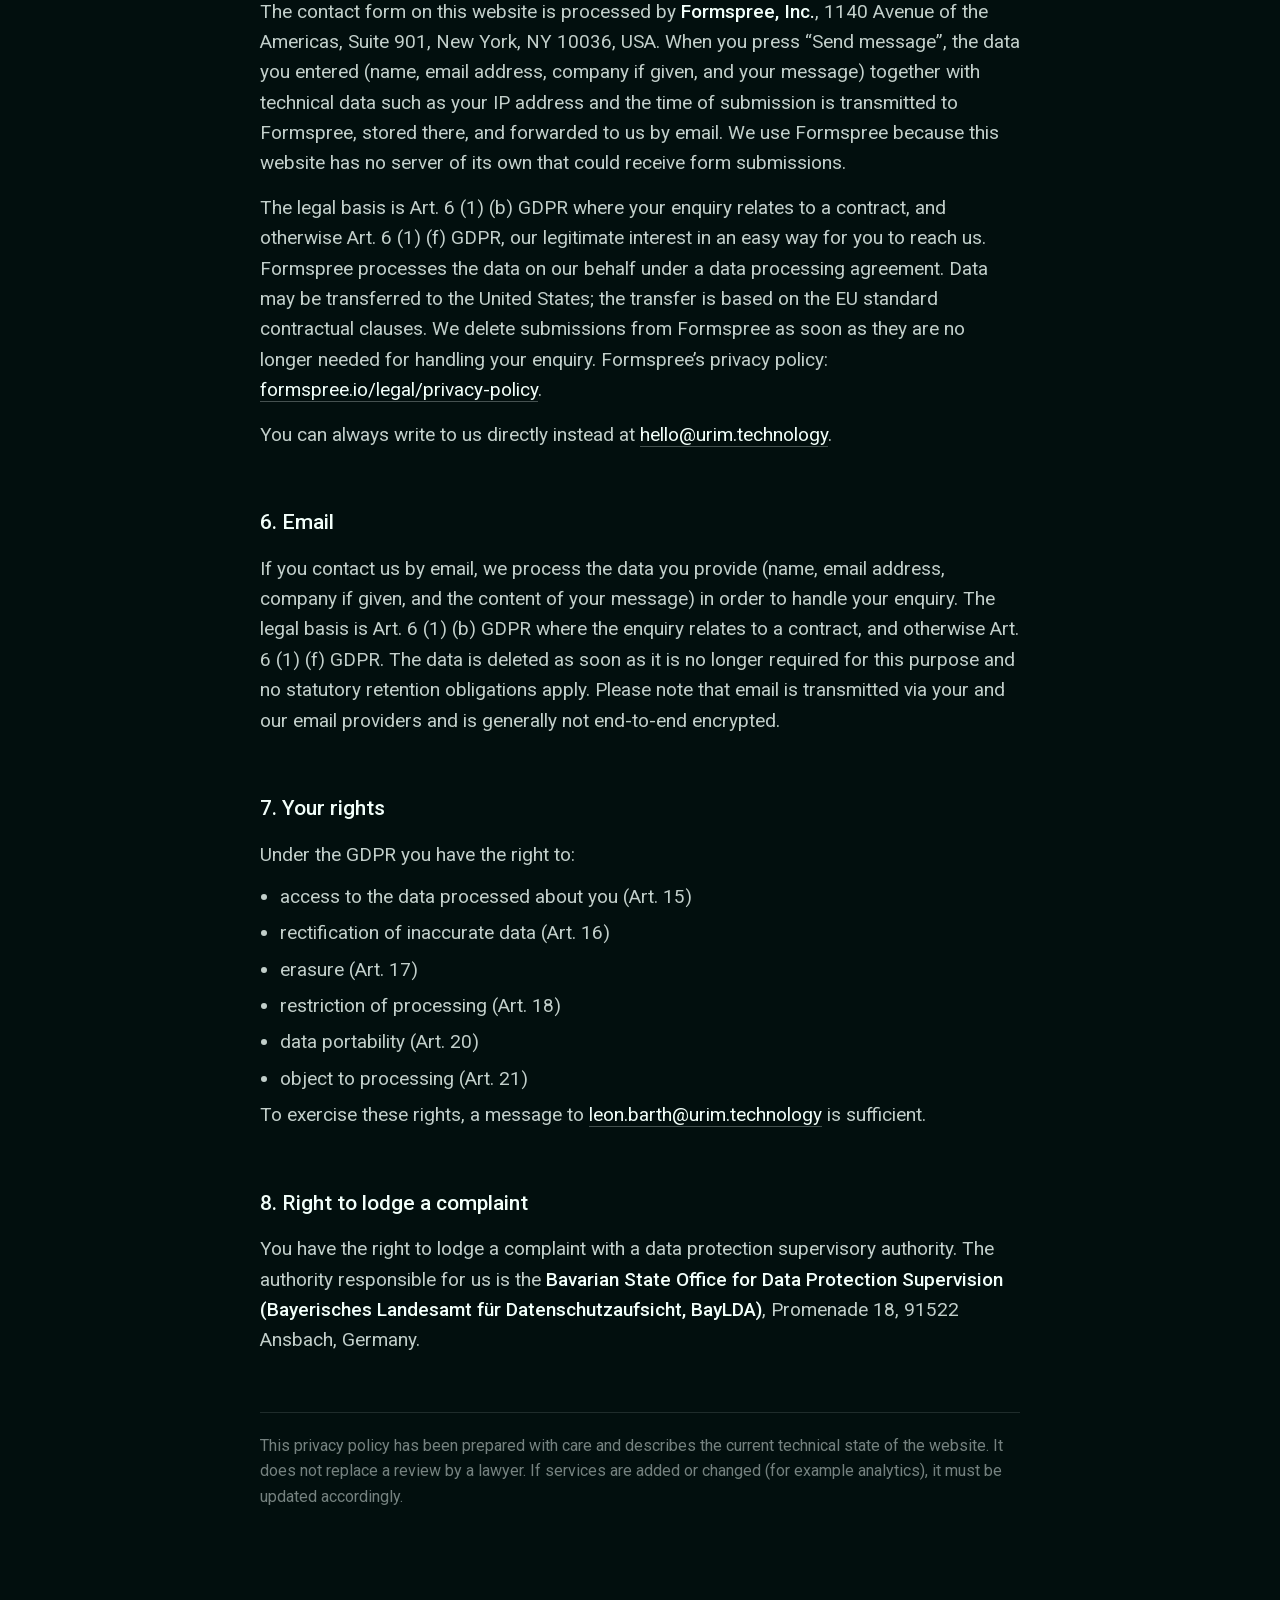
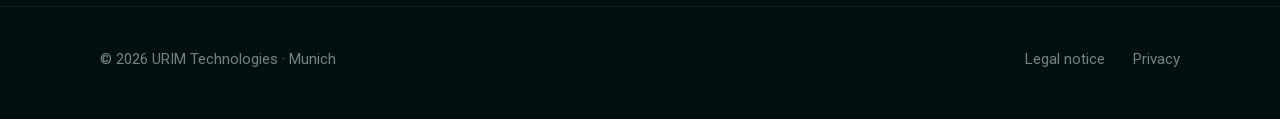
==== commit 2babd3ec: "Contact form live on Formspree; privacy policy section 5 updated Co-Authored-By: Claude Fable 5.1 <n" ====
--- a/datenschutz.html
+++ b/datenschutz.html
@@ -40,7 +40,7 @@
     </address>
 
     <h2>2. Principle of data minimisation</h2>
-    <p>This website sets <strong>no cookies</strong>, uses <strong>no analytics or tracking services</strong>, embeds <strong>no advertising networks</strong> and loads <strong>no third-party content</strong>. Only the data described below, which is technically necessary to operate the website, is processed.</p>
+    <p>This website sets <strong>no cookies</strong>, uses <strong>no analytics or tracking services</strong>, embeds <strong>no advertising networks</strong> and loads <strong>no third-party content</strong>. The only third-party service involved is the form processor described in section 5, and it is used only when you choose to send us a message.</p>
 
     <h2>3. Hosting and server logs</h2>
     <p>This website is hosted on <strong>GitHub Pages</strong>, a service of GitHub, Inc., 88 Colin P. Kelly Jr. Street, San Francisco, CA 94107, USA. When you visit the website, GitHub automatically processes access data that your browser transmits. This usually includes:</p>
@@ -55,11 +55,15 @@
     <h2>4. Fonts</h2>
     <p>The typeface used on this website (Roboto) is <strong>served from this website’s own hosting</strong>. There is <strong>no connection to Google Fonts</strong> or to any other external content delivery network, and no data is transferred to third parties for this purpose.</p>
 
-    <h2>5. Contact form and email</h2>
-    <p>The contact form on this website <strong>does not transmit any data to us or to a third party</strong>. When you press “Send message”, your own email application opens with a message pre-addressed to <a href="mailto:leon.barth@urim.technology">leon.barth@urim.technology</a>, with a copy to <a href="mailto:hello@urim.technology">hello@urim.technology</a>, containing what you entered. Nothing is stored on this website. Whether and when the message is sent is entirely under your control.</p>
+    <h2>5. Contact form</h2>
+    <p>The contact form on this website is processed by <strong>Formspree, Inc.</strong>, 1140 Avenue of the Americas, Suite 901, New York, NY 10036, USA. When you press “Send message”, the data you entered (name, email address, company if given, and your message) together with technical data such as your IP address and the time of submission is transmitted to Formspree, stored there, and forwarded to us by email. We use Formspree because this website has no server of its own that could receive form submissions.</p>
+    <p>The legal basis is Art. 6 (1) (b) GDPR where your enquiry relates to a contract, and otherwise Art. 6 (1) (f) GDPR, our legitimate interest in an easy way for you to reach us. Formspree processes the data on our behalf under a data processing agreement. Data may be transferred to the United States; the transfer is based on the EU standard contractual clauses. We delete submissions from Formspree as soon as they are no longer needed for handling your enquiry. Formspree’s privacy policy: <a href="https://formspree.io/legal/privacy-policy/" target="_blank" rel="noopener">formspree.io/legal/privacy-policy</a>.</p>
+    <p>You can always write to us directly instead at <a href="mailto:hello@urim.technology">hello@urim.technology</a>.</p>
+
+    <h2>6. Email</h2>
     <p>If you contact us by email, we process the data you provide (name, email address, company if given, and the content of your message) in order to handle your enquiry. The legal basis is Art. 6 (1) (b) GDPR where the enquiry relates to a contract, and otherwise Art. 6 (1) (f) GDPR. The data is deleted as soon as it is no longer required for this purpose and no statutory retention obligations apply. Please note that email is transmitted via your and our email providers and is generally not end-to-end encrypted.</p>
 
-    <h2>6. Your rights</h2>
+    <h2>7. Your rights</h2>
     <p>Under the GDPR you have the right to:</p>
     <ul>
       <li>access to the data processed about you (Art. 15)</li>
@@ -71,10 +75,10 @@
     </ul>
     <p>To exercise these rights, a message to <a href="mailto:leon.barth@urim.technology">leon.barth@urim.technology</a> is sufficient.</p>
 
-    <h2>7. Right to lodge a complaint</h2>
+    <h2>8. Right to lodge a complaint</h2>
     <p>You have the right to lodge a complaint with a data protection supervisory authority. The authority responsible for us is the <strong>Bavarian State Office for Data Protection Supervision (Bayerisches Landesamt für Datenschutzaufsicht, BayLDA)</strong>, Promenade 18, 91522 Ansbach, Germany.</p>
 
-    <p class="note">This privacy policy has been prepared with care and describes the current technical state of the website. It does not replace a review by a lawyer. If services are added or changed (for example a hosted form service or analytics), it must be updated accordingly.</p>
+    <p class="note">This privacy policy has been prepared with care and describes the current technical state of the website. It does not replace a review by a lawyer. If services are added or changed (for example analytics), it must be updated accordingly.</p>
   </div>
 </main>
 
